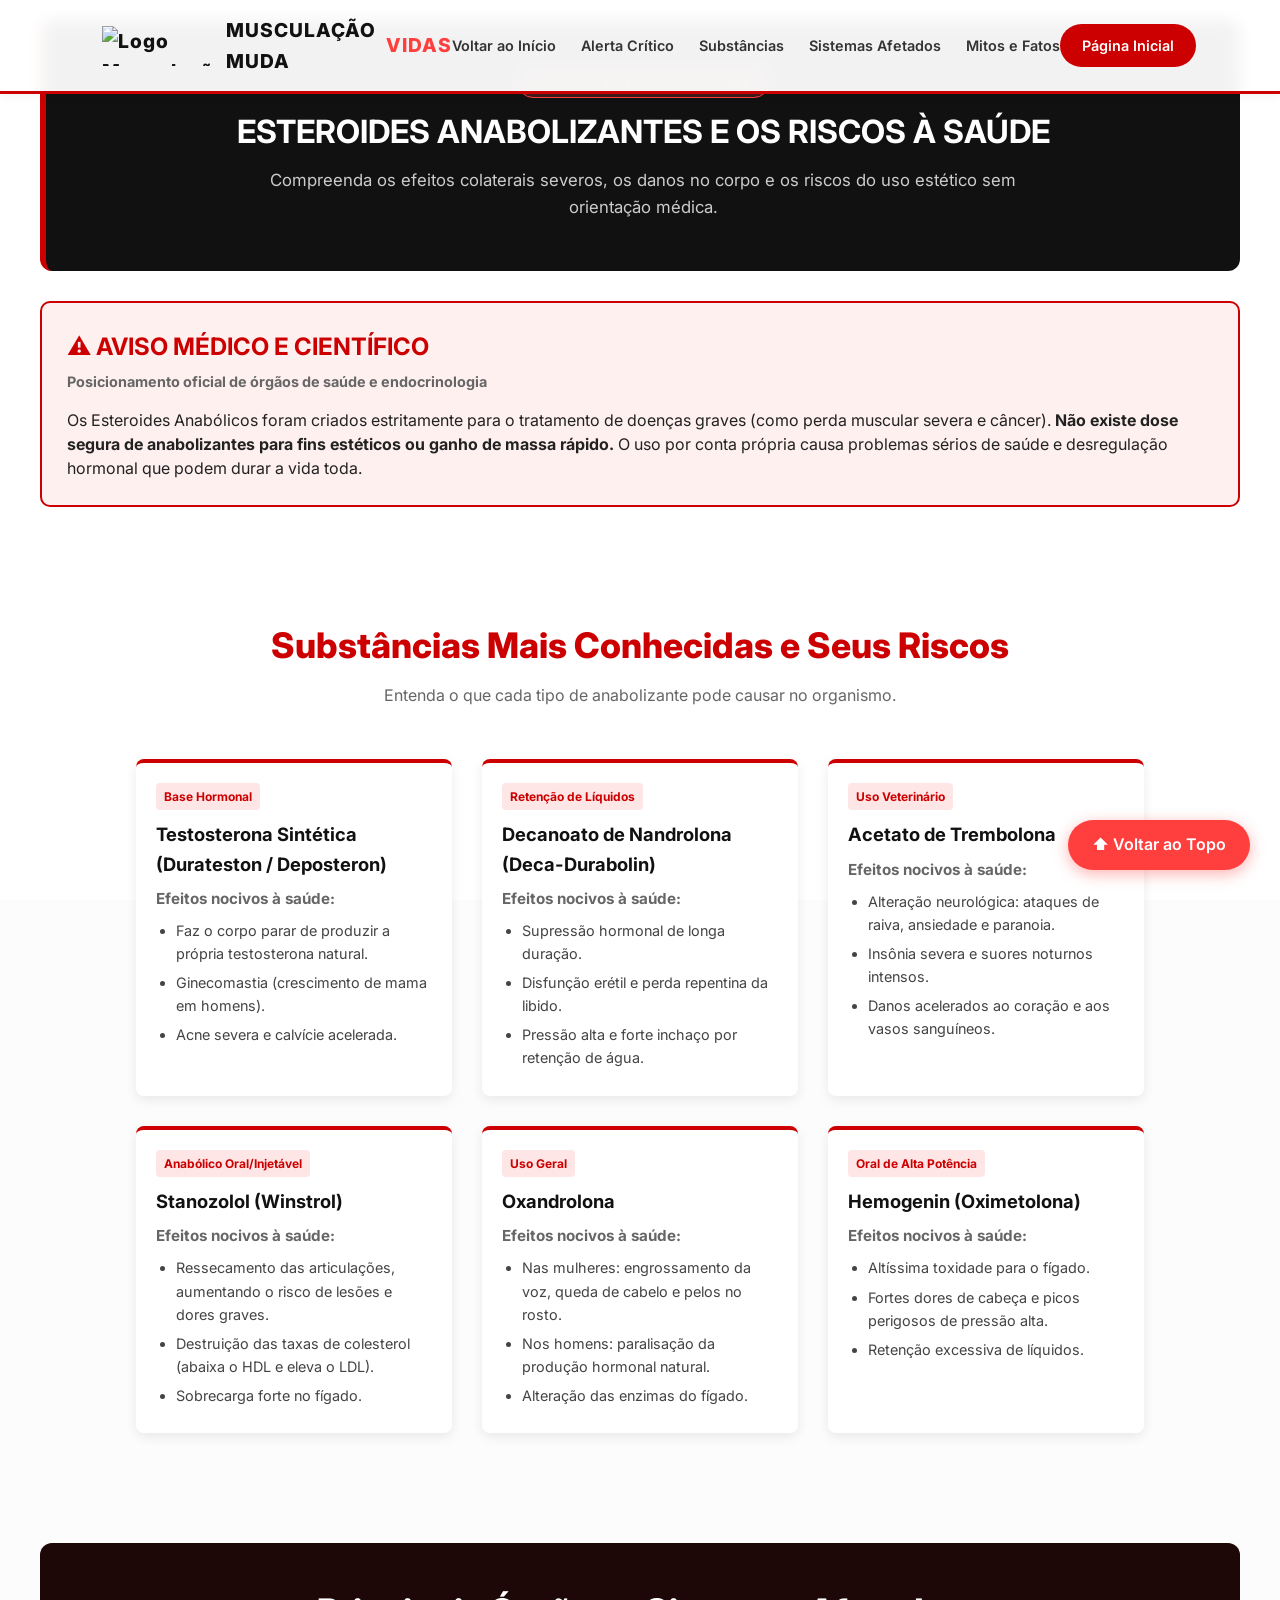
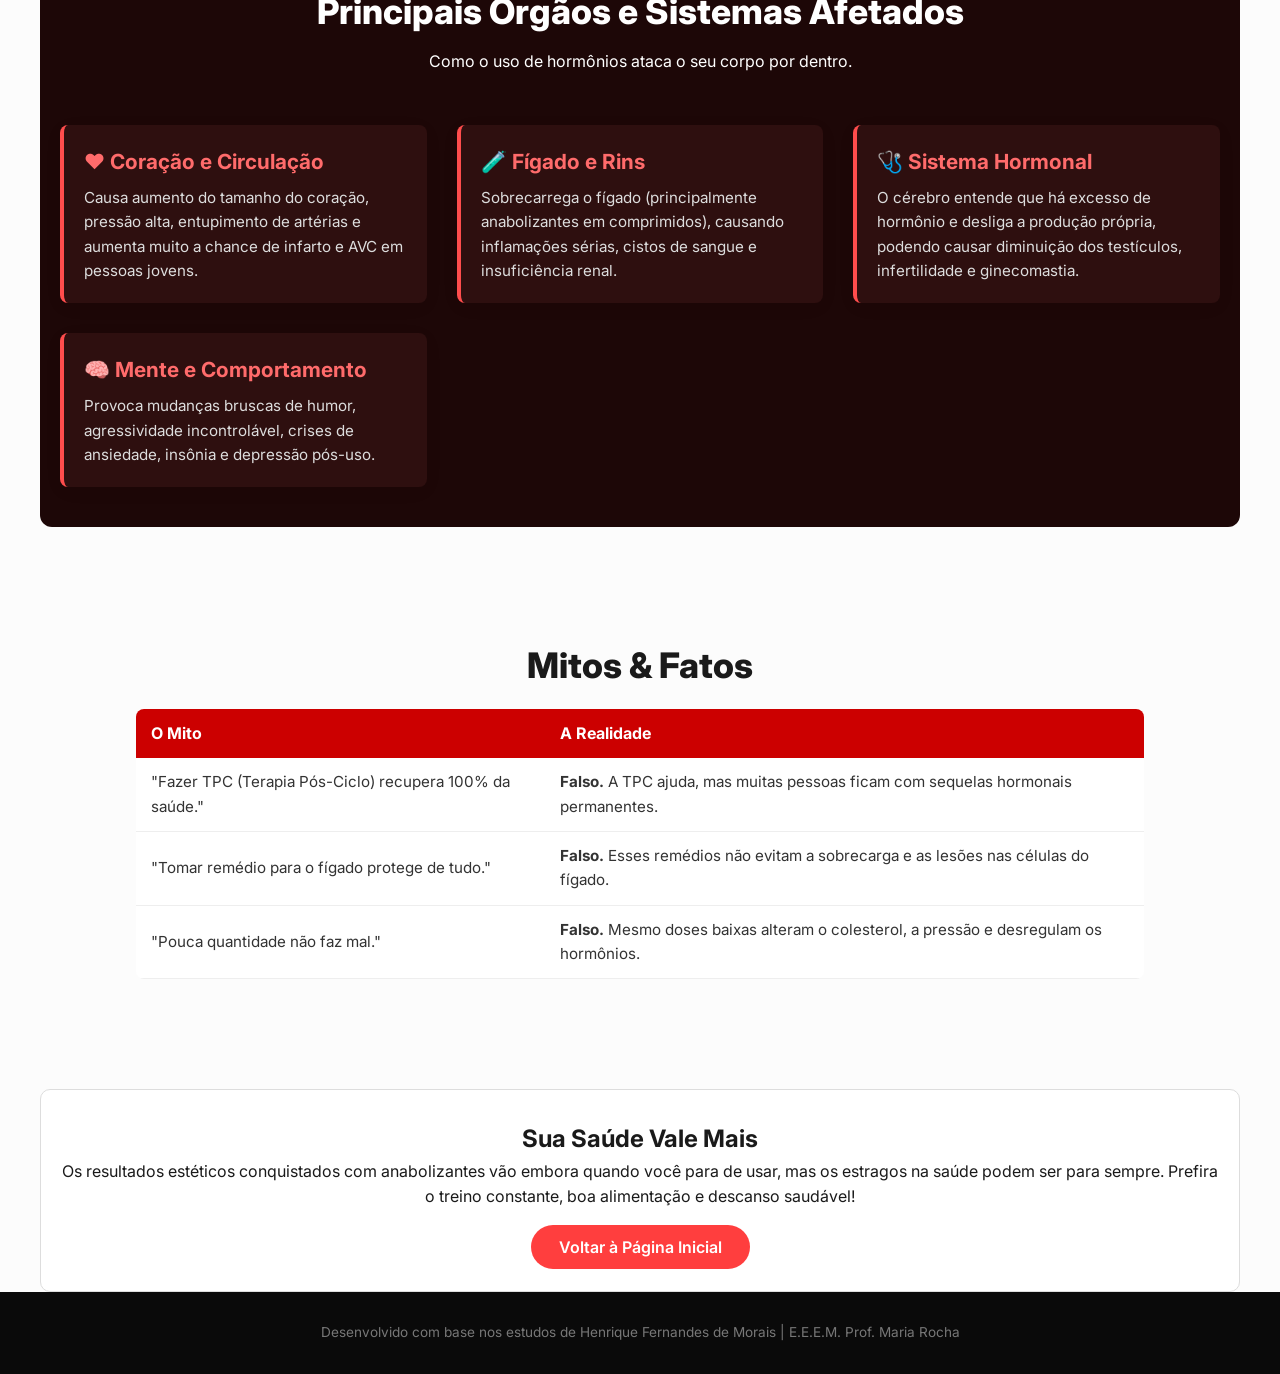
==== Anabolizantes.html @ dca9e825 "Add files via upload" ====
<!DOCTYPE html>
<html lang="pt-br">
<head>
    <meta charset="UTF-8">
    <meta name="viewport" content="width=device-width, initial-scale=1.0">
    <title>Uso Inadequado de Anabolizantes - Riscos e Malefícios</title>
    <link rel="stylesheet" href="organizador.css">
    <link href="https://fonts.googleapis.com/css2?family=Inter:wght@300;400;600;800&display=swap" rel="stylesheet">
</head>
<body class="body-anabolizantes">

    <header class="navbar navbar-anabolizantes">
        
        <div class="logo">
            <img src="https://encrypted-tbn0.gstatic.com/images?q=tbn:ANd9GcRvV7KlE-oZ8eU2Gup7_fp2qH1HZ-35bAqcbbWyc8tFJdlYCY7s6uLKAxcY&s=10" alt="Logo Musculação" class="logo-img">
         
        </div>
		<div class="logo">MUSCULAÇÃO MUDA <span>VIDAS</span></div>
        <nav>
            <ul class="nav-links">
                <li><a href="Início.html">Voltar ao Início</a></li>
                <li><a href="#alerta-critico">Alerta Crítico</a></li>
                <li><a href="#substancias-detalhe">Substâncias</a></li>
                <li><a href="#sistemas-impactados">Sistemas Afetados</a></li>
                <li><a href="#mitos-fatos">Mitos e Fatos</a></li>
            </ul>
        </nav>
        <a href="Início.html" class="btn-nav btn-nav-danger">Página Inicial</a>
    </header>

    <main class="container page-content">

        <section class="hero-anabolizantes">
            <div class="hero-anabolizantes-content">
                <span class="badge badge-danger">Fique atento a sua saúde</span>
                <h1>ESTEROIDES ANABOLIZANTES E OS RISCOS À SAÚDE</h1>
                <p>Compreenda os efeitos colaterais severos, os danos no corpo e os riscos do uso estético sem orientação médica.</p>
            </div>
        </section>

        <section id="alerta-critico" class="alerta-box-expansivo">
            <div class="alerta-header">
                <h2>⚠️ AVISO MÉDICO E CIENTÍFICO</h2>
                <p class="alerta-sub">Posicionamento oficial de órgãos de saúde e endocrinologia</p>
            </div>
            <p class="alerta-texto">
                Os Esteroides Anabólicos foram criados estritamente para o tratamento de doenças graves (como perda muscular severa e câncer). <strong>Não existe dose segura de anabolizantes para fins estéticos ou ganho de massa rápido.</strong> O uso por conta própria causa problemas sérios de saúde e desregulação hormonal que podem durar a vida toda.
            </p>
        </section>

        <section id="substancias-detalhe" class="section">
            <h2 class="section-title title-danger">Substâncias Mais Conhecidas e Seus Riscos</h2>
            <p class="section-subtitle">Entenda o que cada tipo de anabolizante pode causar no organismo.</p>

            <div class="cards-grid">
                
                <div class="card card-substancia">
                    <div class="card-tag">Base Hormonal</div>
                    <h3>Testosterona Sintética (Durateston / Deposteron)</h3>
                    <p><strong>Efeitos nocivos à saúde:</strong></p>
                    <ul class="lista-detalhada">
                        <li>Faz o corpo parar de produzir a própria testosterona natural.</li>
                        <li>Ginecomastia (crescimento de mama em homens).</li>
                        <li>Acne severa e calvície acelerada.</li>
                    </ul>
                </div>

                <div class="card card-substancia">
                    <div class="card-tag">Retenção de Líquidos</div>
                    <h3>Decanoato de Nandrolona (Deca-Durabolin)</h3>
                    <p><strong>Efeitos nocivos à saúde:</strong></p>
                    <ul class="lista-detalhada">
                        <li>Supressão hormonal de longa duração.</li>
                        <li>Disfunção erétil e perda repentina da libido.</li>
                        <li>Pressão alta e forte inchaço por retenção de água.</li>
                    </ul>
                </div>

                <div class="card card-substancia">
                    <div class="card-tag">Uso Veterinário</div>
                    <h3>Acetato de Trembolona</h3>
                    <p><strong>Efeitos nocivos à saúde:</strong></p>
                    <ul class="lista-detalhada">
                        <li>Alteração neurológica: ataques de raiva, ansiedade e paranoia.</li>
                        <li>Insônia severa e suores noturnos intensos.</li>
                        <li>Danos acelerados ao coração e aos vasos sanguíneos.</li>
                    </ul>
                </div>

                <div class="card card-substancia">
                    <div class="card-tag">Anabólico Oral/Injetável</div>
                    <h3>Stanozolol (Winstrol)</h3>
                    <p><strong>Efeitos nocivos à saúde:</strong></p>
                    <ul class="lista-detalhada">
                        <li>Ressecamento das articulações, aumentando o risco de lesões e dores graves.</li>
                        <li>Destruição das taxas de colesterol (abaixa o HDL e eleva o LDL).</li>
                        <li>Sobrecarga forte no fígado.</li>
                    </ul>
                </div>

                <div class="card card-substancia">
                    <div class="card-tag">Uso Geral</div>
                    <h3>Oxandrolona</h3>
                    <p><strong>Efeitos nocivos à saúde:</strong></p>
                    <ul class="lista-detalhada">
                        <li>Nas mulheres: engrossamento da voz, queda de cabelo e pelos no rosto.</li>
                        <li>Nos homens: paralisação da produção hormonal natural.</li>
                        <li>Alteração das enzimas do fígado.</li>
                    </ul>
                </div>

                <div class="card card-substancia">
                    <div class="card-tag">Oral de Alta Potência</div>
                    <h3>Hemogenin (Oximetolona)</h3>
                    <p><strong>Efeitos nocivos à saúde:</strong></p>
                    <ul class="lista-detalhada">
                        <li>Altíssima toxidade para o fígado.</li>
                        <li>Fortes dores de cabeça e picos perigosos de pressão alta.</li>
                        <li>Retenção excessiva de líquidos.</li>
                    </ul>
                </div>

            </div>
        </section>

        <section id="sistemas-impactados" class="section bg-dark-anabolizantes">
            <div class="container">
                <h2 class="section-title light-text">Principais Órgãos e Sistemas Afetados</h2>
                <p class="section-subtitle light-text">Como o uso de hormônios ataca o seu corpo por dentro.</p>

                <div class="cards-grid">
                    <div class="card card-dark-alert">
                        <h3>❤️ Coração e Circulação</h3>
                        <p>Causa aumento do tamanho do coração, pressão alta, entupimento de artérias e aumenta muito a chance de infarto e AVC em pessoas jovens.</p>
                    </div>

                    <div class="card card-dark-alert">
                        <h3>🧪 Fígado e Rins</h3>
                        <p>Sobrecarrega o fígado (principalmente anabolizantes em comprimidos), causando inflamações sérias, cistos de sangue e insuficiência renal.</p>
                    </div>

                    <div class="card card-dark-alert">
                        <h3>🩺 Sistema Hormonal</h3>
                        <p>O cérebro entende que há excesso de hormônio e desliga a produção própria, podendo causar diminuição dos testículos, infertilidade e ginecomastia.</p>
                    </div>

                    <div class="card card-dark-alert">
                        <h3>🧠 Mente e Comportamento</h3>
                        <p>Provoca mudanças bruscas de humor, agressividade incontrolável, crises de ansiedade, insônia e depressão pós-uso.</p>
                    </div>
                </div>
            </div>
        </section>

        <section id="mitos-fatos" class="section">
            <h2 class="section-title">Mitos & Fatos</h2>
            <div class="tabela-wrapper">
                <table class="tabela-comparativa">
                    <thead>
                        <tr>
                            <th>O Mito</th>
                            <th>A Realidade</th>
                        </tr>
                    </thead>
                    <tbody>
                        <tr>
                            <td>"Fazer TPC (Terapia Pós-Ciclo) recupera 100% da saúde."</td>
                            <td><strong>Falso.</strong> A TPC ajuda, mas muitas pessoas ficam com sequelas hormonais permanentes.</td>
                        </tr>
                        <tr>
                            <td>"Tomar remédio para o fígado protege de tudo."</td>
                            <td><strong>Falso.</strong> Esses remédios não evitam a sobrecarga e as lesões nas células do fígado.</td>
                        </tr>
                        <tr>
                            <td>"Pouca quantidade não faz mal."</td>
                            <td><strong>Falso.</strong> Mesmo doses baixas alteram o colesterol, a pressão e desregulam os hormônios.</td>
                        </tr>
                    </tbody>
                </table>
            </div>
        </section>

        <section class="section text-center-box">
            <h2>Sua Saúde Vale Mais</h2>
            <p>Os resultados estéticos conquistados com anabolizantes vão embora quando você para de usar, mas os estragos na saúde podem ser para sempre. Prefira o treino constante, boa alimentação e descanso saudável!</p>
            <br>
            <a href="Início.html" class="btn-primary btn-hero-lg">Voltar à Página Inicial</a>
        </section>

    </main>

    <div class="topo-btn-container">
        <a href="#" class="btn-primary">⬆ Voltar ao Topo</a>
    </div>

    <footer>
        <p>Desenvolvido com base nos estudos de Henrique Fernandes de Morais | E.E.E.M. Prof. Maria Rocha</p>
    </footer>

</body>
</html>
---- organizador.css ----
* {
    margin: 0;
    padding: 0;
    box-sizing: border-box;
    font-family: 'Inter', sans-serif;
}

html {
    scroll-behavior: smooth;
}

body {
    color: #1a1a1a;
    background-color: #fcfcfc;
    line-height: 1.6;
}

/* ==========================================================================
   BARRA DE NAVEGAÇÃO / MENU
   ========================================================================== */
.navbar {
    display: flex;
    justify-content: space-between;
    align-items: center;
    padding: 15px 8%;
    background-color: rgba(255, 255, 255, 0.95);
    position: absolute;
    top: 0;
    width: 100%;
    z-index: 1000;
    box-shadow: 0 2px 10px rgba(0,0,0,0.05);
    backdrop-filter: blur(8px);
}

.logo {
    display: flex;
    align-items: center;
    gap: 10px; 
    font-weight: 800;
    font-size: 1.2rem;
    letter-spacing: 1px;
    color: #111111;
}


.logo-img {
    height: 40px; 
    width: auto;
    object-fit: contain;
}

.logo span {
    color: #ff3e3e;
}

.nav-links {
    display: flex;
    align-items: center;
    list-style: none;
    margin: 0;
    padding: 0;
    gap: 25px;
}

.nav-links li {
    margin: 0;
    padding: 0;
}

.nav-links a {
    text-decoration: none;
    color: #333333;
    font-size: 0.9rem;
    font-weight: 600;
    transition: color 0.3s ease;
    white-space: nowrap;
}

.nav-links a:hover {
    color: #ff3e3e;
}

.btn-nav {
    background-color: #111111;
    color: #ffffff;
    padding: 10px 22px;
    text-decoration: none;
    border-radius: 30px;
    font-size: 0.9rem;
    font-weight: 600;
    transition: background-color 0.3s;
    white-space: nowrap;
}

.btn-nav:hover {
    background-color: #ff3e3e;
}


.hero {
    height: 90vh;
    background: linear-gradient(rgba(0,0,0,0.6), rgba(0,0,0,0.7)), 
                url('https://t4.ftcdn.net/jpg/08/89/34/37/360_F_889343799_sC5nIAgH83ZvUKYvlnsV1FuVdtX1Iu8j.jpg') center/cover no-repeat;
    display: flex;
    align-items: center;
    justify-content: center;
    text-align: center;
    padding: 0 20px;
}

.hero-content {
    max-width: 800px;
    color: #ffffff;
}

.badge {
    background-color: rgba(255, 62, 62, 0.2);
    color: #ff6b6b;
    border: 1px solid #ff3e3e;
    padding: 6px 16px;
    border-radius: 20px;
    font-size: 0.85rem;
    text-transform: uppercase;
    letter-spacing: 1px;
}

.hero h1 {
    font-size: 3.5rem;
    font-weight: 800;
    margin: 20px 0 15px;
    line-height: 1.1;
    letter-spacing: -1px;
}

.hero p {
    font-size: 1.2rem;
    color: #ddd;
    margin-bottom: 30px;
}

.btn-primary {
    background-color: #ff3e3e;
    color: #fff;
    padding: 14px 32px;
    text-decoration: none;
    border-radius: 30px;
    font-weight: 600;
    transition: opacity 0.3s;
}

.btn-primary:hover {
    opacity: 0.9;
}

/* ==========================================================================
   SEÇÕES GERAIS E CONTAINERS
   ========================================================================== */
.section {
    padding: 80px 8%;
}

.container {
    max-width: 1200px;
    margin: 0 auto;
}

.section-title {
    font-size: 2.2rem;
    font-weight: 800;
    text-align: center;
    margin-bottom: 10px;
}

.section-subtitle {
    text-align: center;
    color: #666;
    max-width: 600px;
    margin: 0 auto 50px;
}

.bg-alt {
    background-color: #f4f4f6;
}

.bg-dark {
    background-color: #111;
}

.light-text {
    color: #ffffff !important;
}

/* ==========================================================================
   CARDS GRID & CARDS
   ========================================================================== */
.cards-grid {
    display: grid;
    grid-template-columns: repeat(auto-fit, minmax(280px, 1fr));
    gap: 30px;
}

.card {
    background-color: #fff;
    padding: 35px 25px;
    border-radius: 12px;
    box-shadow: 0 4px 20px rgba(0,0,0,0.04);
}

.card-icon {
    font-size: 2.5rem;
    margin-bottom: 15px;
}

.card h3 {
    margin-bottom: 10px;
    font-size: 1.3rem;
}

.card p {
    color: #666;
    font-size: 0.95rem;
}

.card-dark {
    background-color: #1a1a1a;
    border: 1px solid #333;
    display: flex;
    flex-direction: column;
    align-items: center;
    text-align: center;
}

.card-dark h3 {
    color: #fff;
}

.card-dark p {
    color: #aaa;
}

/* ==========================================================================
   IMAGENS DOS SUPLEMENTOS
   ========================================================================== */
.card-img-container {
    width: 100%;
    height: 140px;
    display: flex;
    align-items: center;
    justify-content: center;
    margin-bottom: 15px;
    background-color: rgba(255, 255, 255, 0.03);
    border-radius: 8px;
    padding: 10px;
}

.suplemento-img {
    max-height: 120px;
    width: auto;
    object-fit: contain;
}

.img-rounded {
    width: 100%;
    height: 100%;
    object-fit: cover;
    border-radius: 6px;
}

/* ==========================================================================
   SEÇÃO SAÚDE MENTAL & CARD ROSA COMO LINK
   ========================================================================== */
.split-container {
    display: grid;
    grid-template-columns: 1fr 1fr;
    gap: 50px;
    align-items: center;
}

.split-text h2 {
    font-size: 2rem;
    margin-bottom: 20px;
}

.split-text p {
    margin-bottom: 15px;
    color: #444;
}

.split-card-link {
    text-decoration: none;
    display: block;
}

.split-card {
    background-color: #e6005c;
    color: #fff;
    padding: 40px;
    border-radius: 12px;
    box-shadow: 0 8px 25px rgba(230, 0, 92, 0.25);
}

.split-card h3 {
    font-size: 1.6rem;
    margin-bottom: 15px;
}

.split-card p {
    font-size: 1rem;
    line-height: 1.5;
    margin-bottom: 20px;
    color: #fff;
}

.card-action {
    display: inline-block;
    font-weight: bold;
    text-transform: uppercase;
    font-size: 0.85rem;
    letter-spacing: 1px;
    background-color: rgba(255, 255, 255, 0.2);
    padding: 8px 16px;
    border-radius: 20px;
}

/* ==========================================================================
   ETAPAS DA HIPERTROFIA
   ========================================================================== */
.process-steps {
    display: grid;
    grid-template-columns: repeat(auto-fit, minmax(250px, 1fr));
    gap: 30px;
}

.step {
    border-left: 3px solid #ff3e3e;
    padding-left: 20px;
}

.step-num {
    font-size: 1.5rem;
    font-weight: 800;
    color: #ff3e3e;
}

.step h4 {
    font-size: 1.2rem;
    margin: 5px 0 10px;
}

.step p {
    color: #666;
    font-size: 0.95rem;
}

/* ==========================================================================
   RODAPÉ (FOOTER)
   ========================================================================== */
footer {
    text-align: center;
    padding: 30px;
    background-color: #0a0a0a;
    color: #777;
    font-size: 0.85rem;
}

/* ==========================================================================
   RESPONSIVIDADE (TELAS MENORES)
   ========================================================================== */
@media (max-width: 900px) {
    .nav-links {
        display: none;
    }
    .hero h1 {
        font-size: 2.3rem;
    }
    .split-container {
        grid-template-columns: 1fr;
    }
}

.hero-jovens {
    background: linear-gradient(rgba(0,0,0,0.6), rgba(0,0,0,0.7)), 
                url('https://encrypted-tbn0.gstatic.com/images?q=tbn:ANd9GcSNM5jFFbpHfGmfrovvW8AQjZjcghE34X9YQ2zP1Lc4Rg&s=10') center/cover no-repeat;
}

/* Card de alerta na página dos treinos de jovens */
.card-alert {
    border-top: 4px solid #ff3e3e;
    background-color: #fff5f5;
}

.card-alert h3 {
    color: #cc0000;
}

/* ==========================================================================
   ESTILO DA PÁGINA Dos ANABOLIZANTES
   ========================================================================== */

/* Fundo com imagem de marca-d'água clara */
.body-anabolizantes {
    background-image: linear-gradient(rgba(255, 255, 255, 0.92), rgba(255, 255, 255, 0.92)), 
                      url('https://conteudo.imguol.com.br/c/entretenimento/d1/2023/05/02/anabolizante-hormonio-performance-esportiva-1683033629614_v2_4x3.jpg');
    background-position: center;
    background-repeat: no-repeat;
    background-size: cover;
    background-attachment: fixed;
}

.navbar-anabolizantes {
    border-bottom: 3px solid #cc0000;
}

.btn-nav-danger {
    background-color: #cc0000 !important;
}

.btn-nav-danger:hover {
    background-color: #990000 !important;
}

/* Banner de Topo */
.hero-anabolizantes {
    background-color: #111111;
    color: #ffffff;
    padding: 50px 20px;
    border-radius: 12px;
    text-align: center;
    margin: 20px 0 30px 0;
    border-left: 6px solid #cc0000;
}

.hero-anabolizantes h1 {
    font-size: 2rem;
    color: #ffffff;
    margin-top: 10px;
}

.hero-anabolizantes p {
    font-size: 1.05rem;
    color: #cccccc;
    max-width: 800px;
    margin: 10px auto 0 auto;
}

/* Caixa Vermelha de Alerta */
.alerta-box-expansivo {
    background-color: #fff0f0;
    border: 2px solid #cc0000;
    border-radius: 10px;
    padding: 25px;
    margin-bottom: 30px;
}

.alerta-header h2 {
    color: #cc0000;
    margin: 0;
    font-size: 1.5rem;
}

.alerta-sub {
    color: #666666;
    font-size: 0.9rem;
    margin-top: 4px;
    font-weight: bold;
}

.alerta-texto {
    font-size: 1rem;
    line-height: 1.5;
    color: #222222;
    margin-top: 15px;
}

/* Cards de Substâncias */
.title-danger {
    color: #cc0000;
}

.card-substancia {
    background: #ffffff;
    border-top: 4px solid #cc0000;
    padding: 20px;
    border-radius: 8px;
    box-shadow: 0 4px 12px rgba(0, 0, 0, 0.08);
}

.card-tag {
    display: inline-block;
    background-color: #ffe6e6;
    color: #cc0000;
    font-size: 0.75rem;
    font-weight: bold;
    padding: 4px 8px;
    border-radius: 4px;
    margin-bottom: 10px;
}

.card-substancia h3 {
    color: #111111;
    font-size: 1.15rem;
    margin-bottom: 8px;
}

.lista-detalhada {
    padding-left: 20px;
    margin-top: 8px;
}

.lista-detalhada li {
    font-size: 0.9rem;
    margin-bottom: 6px;
    color: #444444;
}


.bg-dark-anabolizantes {
    background-color: #1d0707;
    padding: 40px 20px;
    border-radius: 12px;
    margin: 30px 0;
}

.card-dark-alert {
    background-color: #2e0f0f;
    border-left: 4px solid #ff4d4d;
    padding: 20px;
    border-radius: 8px;
    color: #ffffff;
}

.card-dark-alert h3 {
    color: #ff6b6b;
    margin-bottom: 8px;
}

.card-dark-alert p {
    color: #dddddd;
    font-size: 0.95rem;
}

/* Tabela Comparativa Simples */
.tabela-wrapper {
    overflow-x: auto;
    margin-top: 15px;
}

.tabela-comparativa {
    width: 100%;
    border-collapse: collapse;
    background-color: #ffffff;
    border-radius: 8px;
    overflow: hidden;
}

.tabela-comparativa th {
    background-color: #cc0000;
    color: #ffffff;
    padding: 12px 15px;
    text-align: left;
}

.tabela-comparativa td {
    padding: 12px 15px;
    border-bottom: 1px solid #eeeeee;
    font-size: 0.95rem;
    color: #333333;
}

/* Caixa Final de Conclusão */
.text-center-box {
    text-align: center;
    background: #ffffff;
    padding: 30px 20px;
    border-radius: 10px;
    border: 1px solid #dddddd;
    margin-top: 30px;
}

.btn-hero-lg {
    padding: 12px 28px;
    font-size: 1rem;
}

/* ==========================================================================
   TAMANHO DAS IMAGENS: GUIA DE TREINO JOVENS
   ========================================================================== */
#guia-treino-jovens .img-exercicio,
.img-exercicio {
    width: 100%;
    max-width: 320px;
    height: 160px;
    object-fit: cover;
    object-position: center;
    border-radius: 8px;
    display: block;
    margin: 0 auto 19px auto;
    box-shadow: 0 3px 10px rgba(0, 0, 0, 0.08);
}

/* ==========================================================================
   BOTÃO VOLTAR AO TOPO (FLUTUANTE)
   ========================================================================== */
.topo-btn-container {
    position: fixed;
    bottom: 30px;
    right: 30px;
    z-index: 9999;
}

.topo-btn-container .btn-primary {
    box-shadow: 0 4px 15px rgba(255, 62, 62, 0.4);
    padding: 12px 24px;
    border-radius: 30px;
    display: flex;
    align-items: center;
    justify-content: center;
    background-color: #ff3e3e;
    color: #fff;
    text-decoration: none;
    font-weight: 600;
}
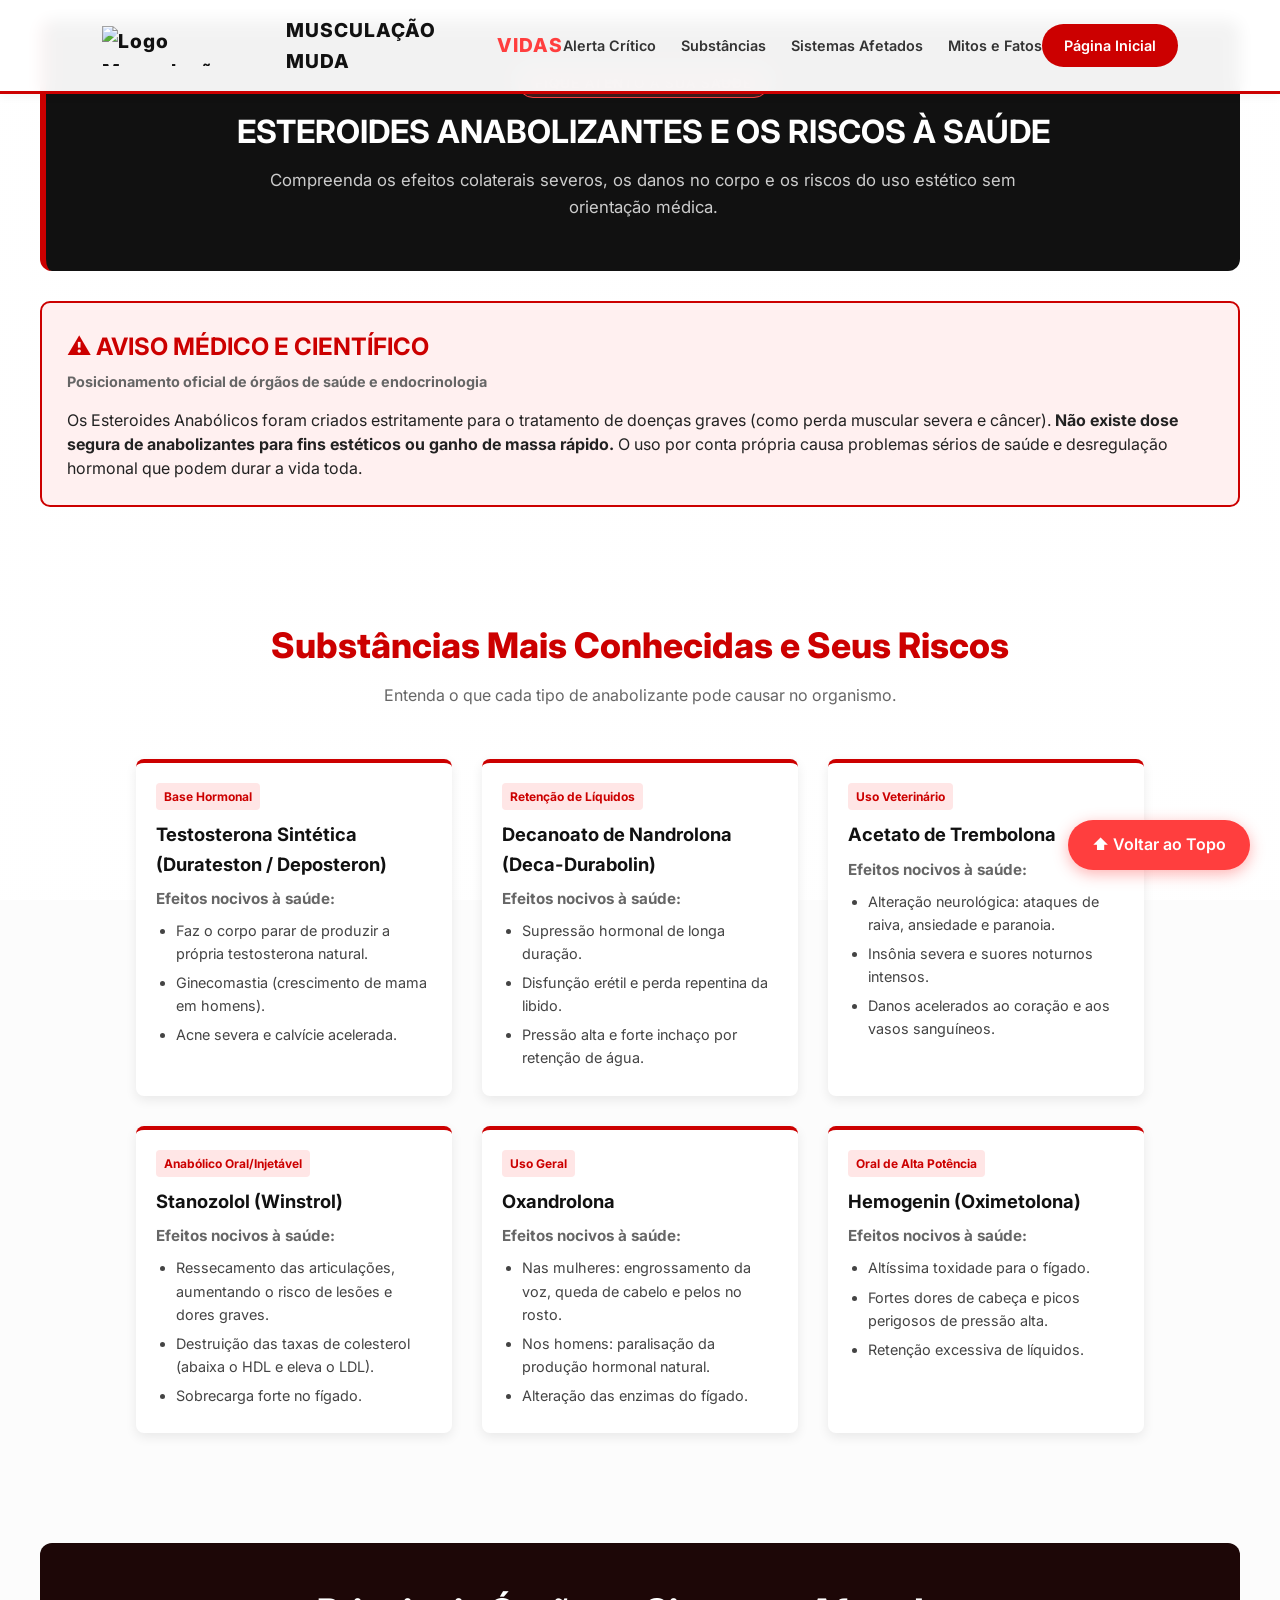
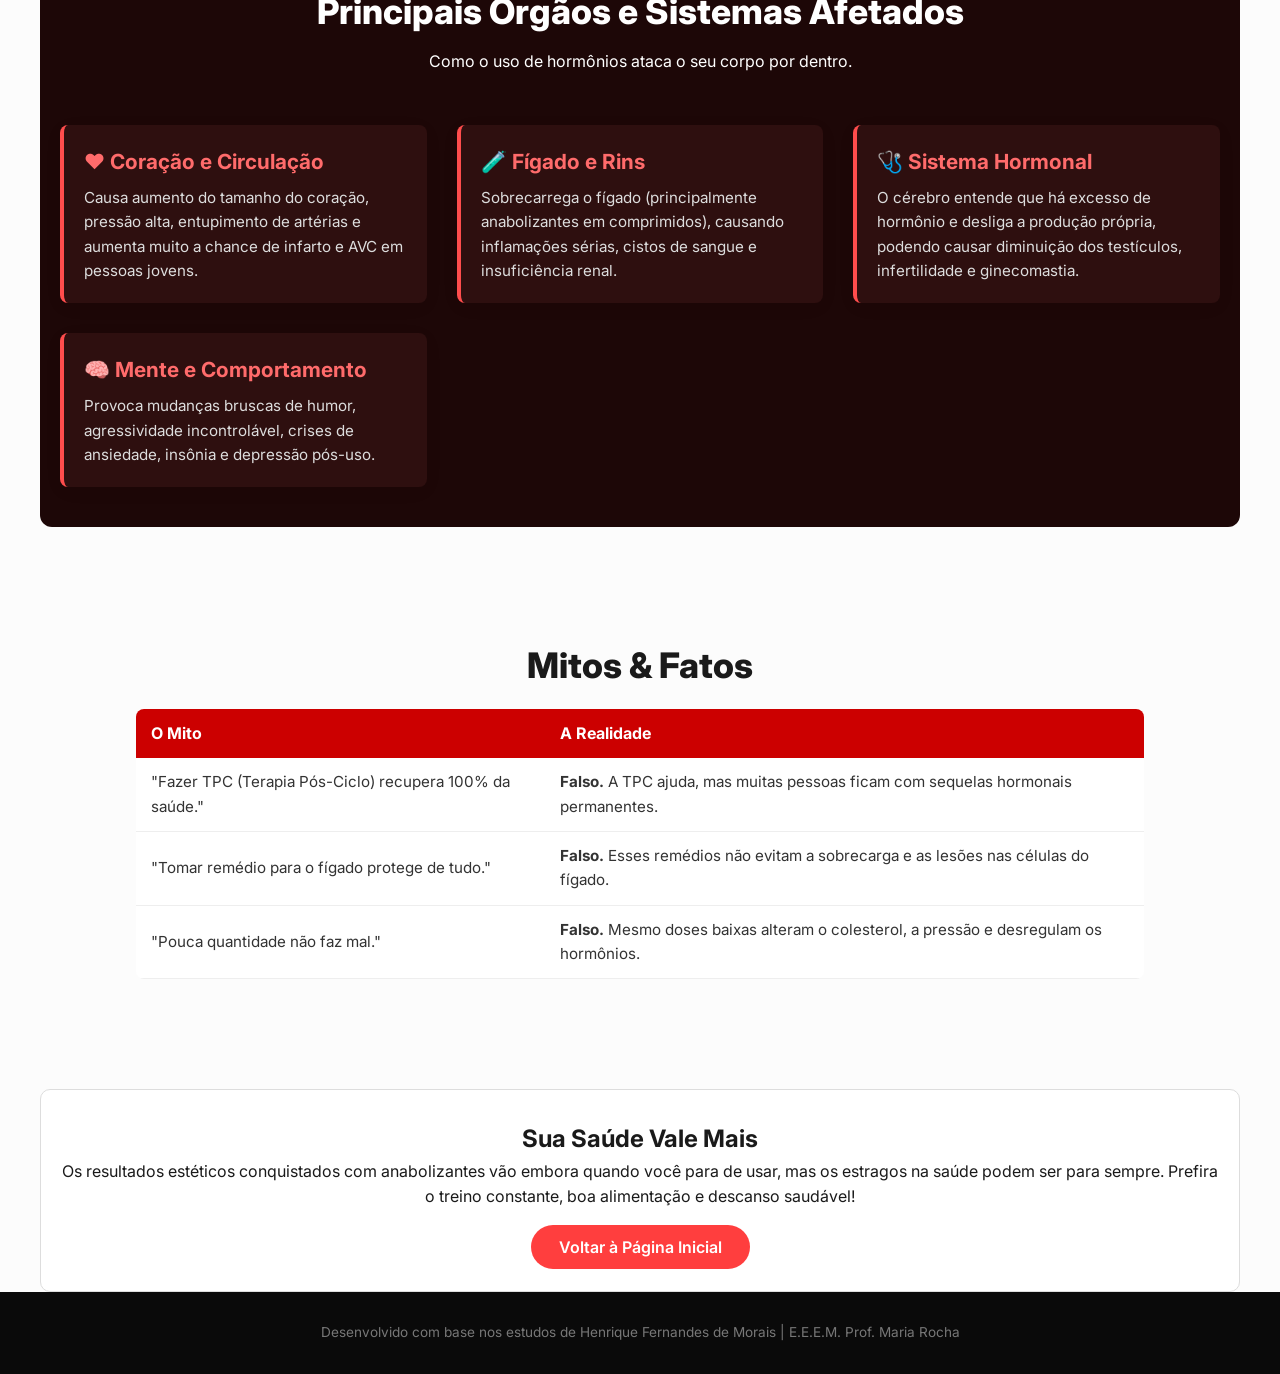
==== commit ecfea49a: "Update Anabolizantes.html" ====
--- a/Anabolizantes.html
+++ b/Anabolizantes.html
@@ -18,14 +18,14 @@
 		<div class="logo">MUSCULAÇÃO MUDA <span>VIDAS</span></div>
         <nav>
             <ul class="nav-links">
-                <li><a href="Início.html">Voltar ao Início</a></li>
+               
                 <li><a href="#alerta-critico">Alerta Crítico</a></li>
                 <li><a href="#substancias-detalhe">Substâncias</a></li>
                 <li><a href="#sistemas-impactados">Sistemas Afetados</a></li>
                 <li><a href="#mitos-fatos">Mitos e Fatos</a></li>
             </ul>
         </nav>
-        <a href="Início.html" class="btn-nav btn-nav-danger">Página Inicial</a>
+        <a href="index.html" class="btn-nav btn-nav-danger">Página Inicial</a>
     </header>
 
     <main class="container page-content">
@@ -198,4 +198,4 @@
     </footer>
 
 </body>
-</html>+</html>
